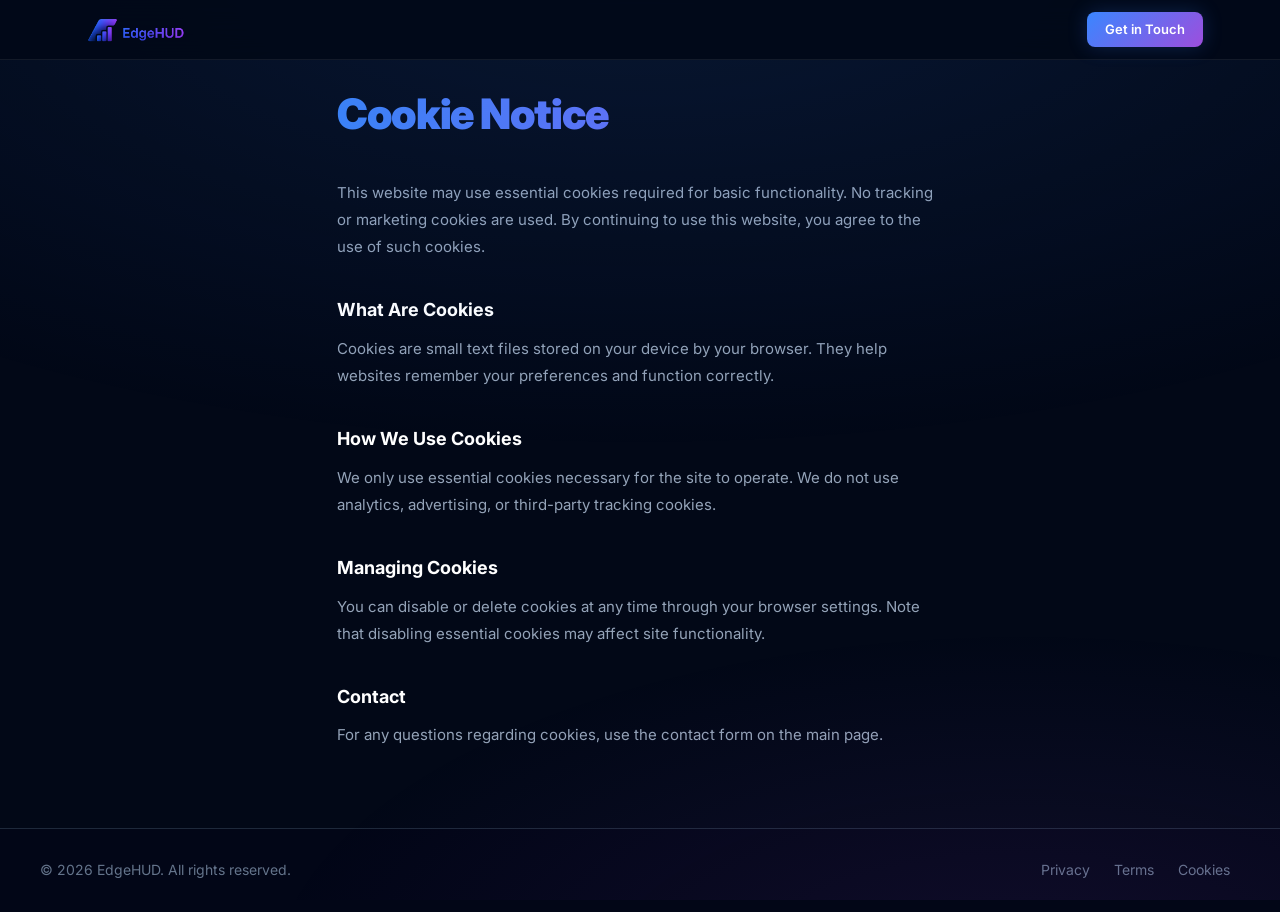
==== cookies.html @ 0640c4a0 "Add files via upload" ====
<!DOCTYPE html>
<html lang="en">
<head>
<meta charset="UTF-8">
<meta name="viewport" content="width=device-width, initial-scale=1.0">
<title>Cookie Notice - EdgeHUD</title>
<meta name="description" content="Cookie notice for EdgeHUD custom poker HUD design services.">
<meta name="robots" content="noindex, follow">
<link href="https://fonts.googleapis.com/css2?family=Inter:wght@300;400;500;600;700;800;900&display=swap" rel="stylesheet">
<link rel="stylesheet" href="shared.css">
<style>

.privacy-wrap {
  max-width: 760px;
  margin: 80px auto;
  padding: 0 6%;
}

.privacy-wrap h1 {
  font-size: clamp(28px, 4vw, 42px);
  font-weight: 900;
  letter-spacing: -0.03em;
  margin-bottom: 32px;
  background: linear-gradient(90deg, #3b82f6, #8b5cf6);
  -webkit-background-clip: text;
  -webkit-text-fill-color: transparent;
}

.privacy-wrap h2 {
  font-size: 18px;
  font-weight: 700;
  color: white;
  margin: 36px 0 10px;
}

.privacy-wrap p {
  color: #94a3b8;
  font-size: 15px;
  line-height: 1.8;
  margin: 0;
}

</style>
</head>
<body>

<nav>
  <a class="nav-brand" href="index.html">
    <img src="logo-full.png" alt="EdgeHUD">
  </a>
  <a class="nav-cta" href="index.html#contact">Get in Touch</a>
</nav>

<main class="privacy-wrap">

  <h1>Cookie Notice</h1>

  <p>
    This website may use essential cookies required for basic functionality.
    No tracking or marketing cookies are used.
    By continuing to use this website, you agree to the use of such cookies.
  </p>

  <h2>What Are Cookies</h2>
  <p>
    Cookies are small text files stored on your device by your browser. They help websites remember your preferences and function correctly.
  </p>

  <h2>How We Use Cookies</h2>
  <p>
    We only use essential cookies necessary for the site to operate. We do not use analytics, advertising, or third-party tracking cookies.
  </p>

  <h2>Managing Cookies</h2>
  <p>
    You can disable or delete cookies at any time through your browser settings. Note that disabling essential cookies may affect site functionality.
  </p>

  <h2>Contact</h2>
  <p>For any questions regarding cookies, use the contact form on the main page.</p>

</main>

<footer class="footer">
  <div class="footer-content">
    <div>© 2026 EdgeHUD. All rights reserved.</div>
    <div>
      <a href="privacy.html">Privacy</a>
      <a href="terms.html">Terms</a>
      <a href="cookies.html">Cookies</a>
    </div>
  </div>
</footer>

</body>
</html>
---- shared.css ----
*, *::before, *::after { margin: 0; padding: 0; box-sizing: border-box; }

:root {
  --blue: #3a86ff;
  --purple: #9d4edd;
  --bg: #020817;
  --surface: #0b1225;
  --border: rgba(255,255,255,0.07);
  --muted: #64748b;
  --grad: linear-gradient(135deg, #3a86ff, #9d4edd);
}

html { scroll-behavior: smooth; }

body {
  font-family: 'Inter', sans-serif;
  background: var(--bg);
  color: white;
  overflow-x: hidden;
  line-height: 1.6;
}

body::before {
  content: "";
  position: fixed;
  inset: 0;
  background:
    radial-gradient(ellipse 90% 55% at 50% -5%, rgba(58,134,255,0.12), transparent),
    radial-gradient(ellipse 60% 40% at 80% 110%, rgba(157,78,221,0.1), transparent);
  pointer-events: none;
  z-index: 0;
}

nav {
  position: fixed;
  top: 0; left: 0; right: 0;
  height: 60px;
  display: flex;
  align-items: center;
  justify-content: space-between;
  padding: 0 6%;
  background: rgba(2,8,23,0.88);
  border-bottom: 1px solid var(--border);
  backdrop-filter: blur(16px);
  z-index: 100;
}

.nav-brand {
  display: flex;
  align-items: center;
  text-decoration: none;
}

.nav-brand img {
  height: 38px;
  width: auto;
}

.nav-right { display: flex; align-items: center; gap: 12px; }

.nav-back {
  display: inline-flex;
  align-items: center;
  gap: 6px;
  font-size: 13px;
  font-weight: 500;
  color: var(--muted);
  text-decoration: none;
  padding: 6px 12px;
  border-radius: 8px;
  transition: .2s;
}

.nav-back:hover { color: white; background: rgba(255,255,255,0.06); }

.nav-cta {
  display: inline-block;
  padding: 7px 18px;
  border-radius: 8px;
  background: var(--grad);
  color: white;
  font-size: 13px;
  font-weight: 600;
  text-decoration: none;
  transition: .2s;
  box-shadow: 0 0 20px rgba(58,134,255,0.22);
}

.nav-cta:hover { opacity: 0.88; transform: translateY(-1px); }

.viewer {
  position: fixed;
  inset: 0;
  background: rgba(0,0,0,0.94);
  display: none;
  align-items: center;
  justify-content: center;
  z-index: 1000;
  backdrop-filter: blur(10px);
  cursor: zoom-out;
}

.viewer img {
  max-width: 94%;
  max-height: 94%;
  border-radius: 10px;
}

.footer {
  margin-top: 80px;
  padding: 30px 20px;
  border-top: 1px solid #1e293b;
  background: #020617;
}

.footer-content {
  max-width: 1200px;
  margin: auto;

  display: flex;
  justify-content: space-between;
  align-items: center;

  color: #64748b;
  font-size: 14px;
}

.footer a {
  color: #64748b;
  text-decoration: none;
  margin: 0 10px;
}

.footer a:hover {
  color: #3b82f6;
}

@media (max-width: 768px) {
  .footer-content {
    flex-direction: column;
    gap: 10px;
    text-align: center;
  }
  nav { padding: 0 4%; }
  .nav-brand img { height: 32px; }
  .nav-cta { padding: 7px 14px; font-size: 12px; }
  .nav-back { padding: 5px 10px; font-size: 12px; }
}

@media (max-width: 480px) {
  nav { padding: 0 4%; height: 54px; }
  .nav-brand img { height: 26px; }
  .nav-cta { padding: 6px 12px; font-size: 11px; }
  .cookie-banner {
    flex-direction: column;
    gap: 12px;
    text-align: center;
    padding: 16px 18px;
    bottom: 12px;
  }
  .cookie-banner button { width: 100%; }
}

/* === COOKIE BANNER === */
.cookie-banner {
  position: fixed;
  bottom: 24px;
  left: 50%;
  transform: translateX(-50%);
  display: flex;
  align-items: center;
  gap: 20px;
  background: #0f172a;
  border: 1px solid #1e293b;
  border-radius: 14px;
  padding: 16px 24px;
  max-width: 680px;
  width: calc(100% - 40px);
  box-shadow: 0 20px 60px rgba(0,0,0,0.6);
  z-index: 8000;
  animation: slideUp 0.4s ease;
}

.cookie-banner p {
  margin: 0;
  font-size: 13px;
  color: #94a3b8;
  line-height: 1.6;
  flex: 1;
}

.cookie-banner button {
  flex-shrink: 0;
  padding: 9px 20px;
  border-radius: 8px;
  border: none;
  background: linear-gradient(90deg, #3b82f6, #8b5cf6);
  color: white;
  font-size: 13px;
  font-weight: 600;
  font-family: 'Inter', sans-serif;
  cursor: pointer;
  transition: opacity .2s;
}

.cookie-banner button:hover { opacity: 0.85; }

@keyframes slideUp {
  from { opacity: 0; transform: translateX(-50%) translateY(20px); }
  to   { opacity: 1; transform: translateX(-50%) translateY(0); }
}

/* === POPUP PREVIEW FIX === */
.preview {
  display: flex;
  justify-content: center;
  align-items: center;
  padding: 30px;
  border-radius: 16px;
  border: 1px solid #1e293b;
  background: radial-gradient(circle, rgba(59,130,246,0.08), transparent);
  overflow: hidden;
}

.preview img {
  max-height: 720px;
  width: auto;
  height: auto;
  object-fit: contain;
  image-rendering: -webkit-optimize-contrast;
  image-rendering: crisp-edges;
  filter: contrast(1.06) saturate(1.05);
  border-radius: 10px;
  box-shadow: 0 0 40px rgba(0,0,0,0.6);
  transition: transform 0.25s ease;
}

.preview img:hover {
  transform: scale(1.05);
}
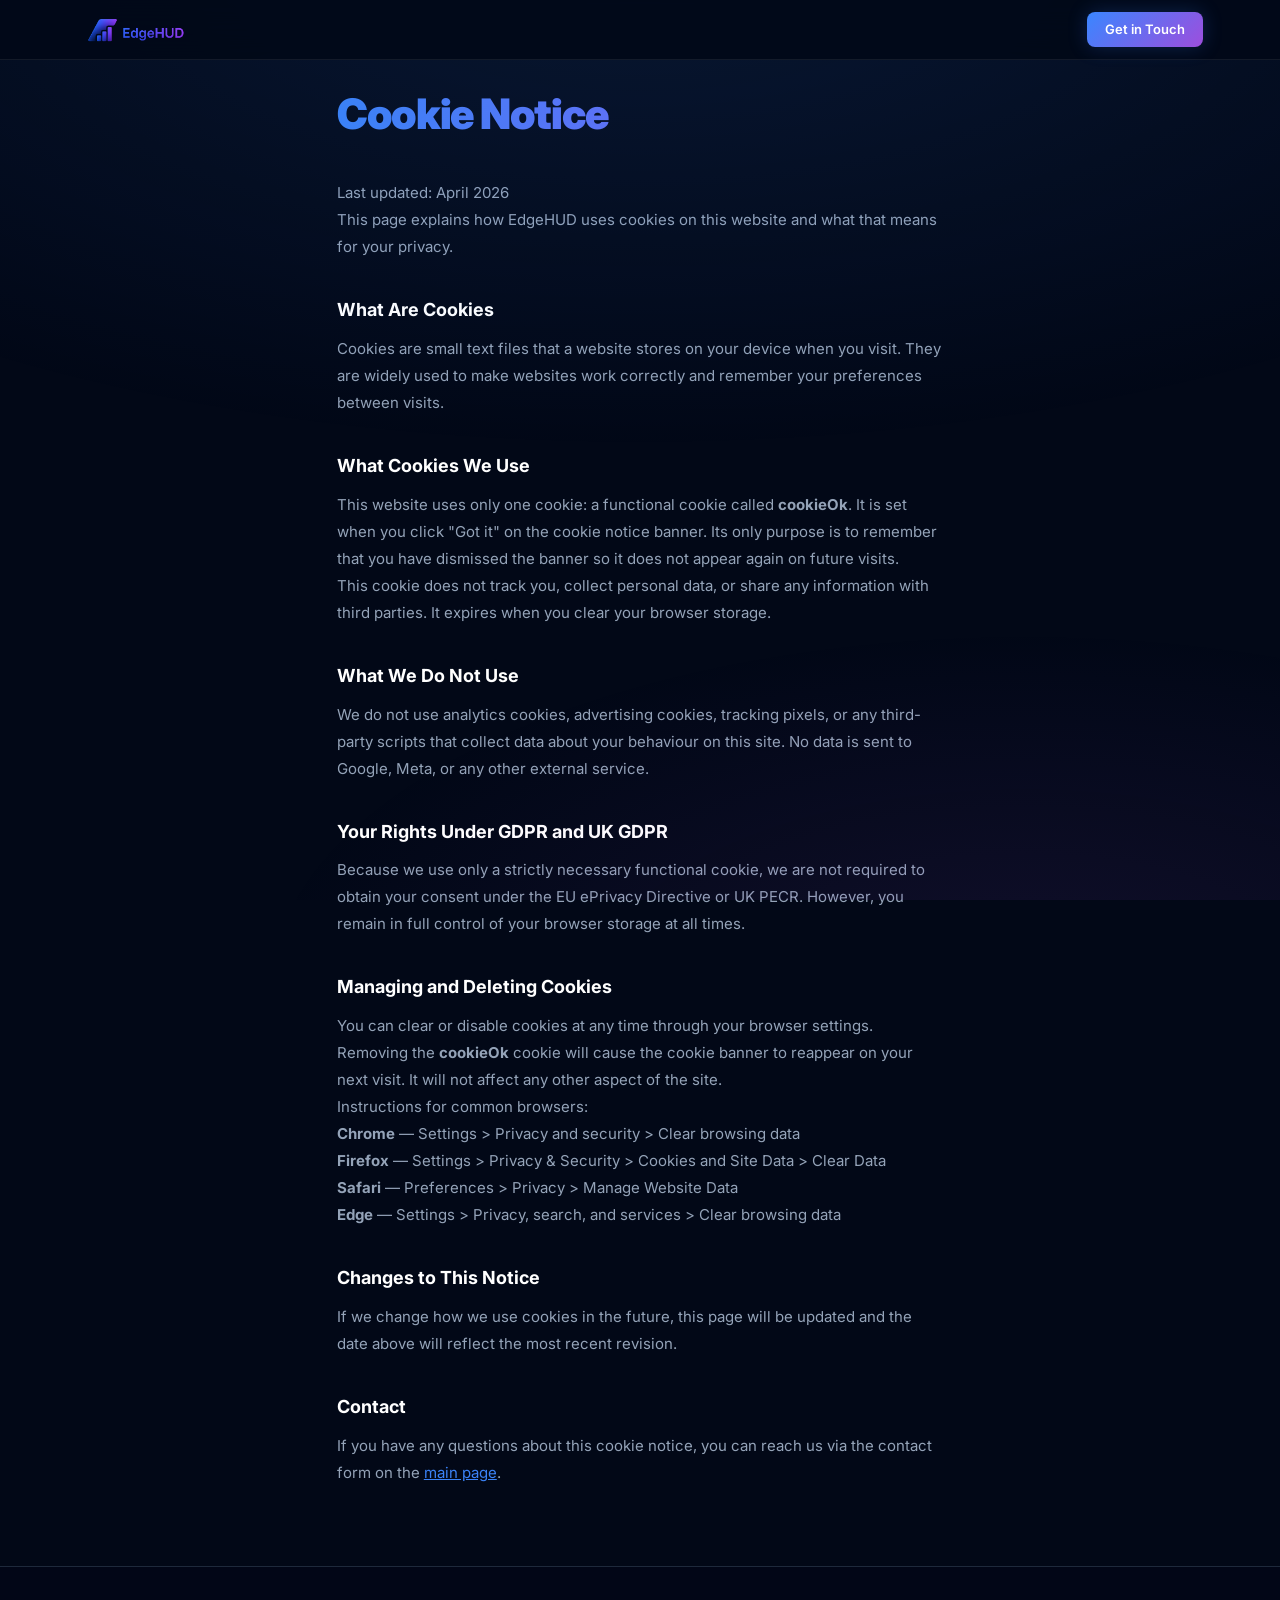
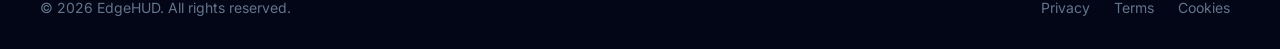
==== commit e4c77155: "Add files via upload" ====
--- a/cookies.html
+++ b/cookies.html
@@ -3,6 +3,7 @@
 <head>
 <meta charset="UTF-8">
 <meta name="viewport" content="width=device-width, initial-scale=1.0">
+<link rel="icon" type="image/png" href="logo-e-transparent.png">
 <title>Cookie Notice - EdgeHUD</title>
 <meta name="description" content="Cookie notice for EdgeHUD custom poker HUD design services.">
 <meta name="robots" content="noindex, follow">
@@ -55,29 +56,58 @@
 
   <h1>Cookie Notice</h1>
 
+  <p>Last updated: April 2026</p>
+
   <p>
-    This website may use essential cookies required for basic functionality.
-    No tracking or marketing cookies are used.
-    By continuing to use this website, you agree to the use of such cookies.
+    This page explains how EdgeHUD uses cookies on this website and what that means for your privacy.
   </p>
 
   <h2>What Are Cookies</h2>
   <p>
-    Cookies are small text files stored on your device by your browser. They help websites remember your preferences and function correctly.
+    Cookies are small text files that a website stores on your device when you visit. They are widely used to make websites work correctly and remember your preferences between visits.
   </p>
 
-  <h2>How We Use Cookies</h2>
+  <h2>What Cookies We Use</h2>
   <p>
-    We only use essential cookies necessary for the site to operate. We do not use analytics, advertising, or third-party tracking cookies.
+    This website uses only one cookie: a functional cookie called <strong>cookieOk</strong>. It is set when you click "Got it" on the cookie notice banner. Its only purpose is to remember that you have dismissed the banner so it does not appear again on future visits.
+  </p>
+  <p>
+    This cookie does not track you, collect personal data, or share any information with third parties. It expires when you clear your browser storage.
   </p>
 
-  <h2>Managing Cookies</h2>
+  <h2>What We Do Not Use</h2>
   <p>
-    You can disable or delete cookies at any time through your browser settings. Note that disabling essential cookies may affect site functionality.
+    We do not use analytics cookies, advertising cookies, tracking pixels, or any third-party scripts that collect data about your behaviour on this site. No data is sent to Google, Meta, or any other external service.
+  </p>
+
+  <h2>Your Rights Under GDPR and UK GDPR</h2>
+  <p>
+    Because we use only a strictly necessary functional cookie, we are not required to obtain your consent under the EU ePrivacy Directive or UK PECR. However, you remain in full control of your browser storage at all times.
+  </p>
+
+  <h2>Managing and Deleting Cookies</h2>
+  <p>
+    You can clear or disable cookies at any time through your browser settings. Removing the <strong>cookieOk</strong> cookie will cause the cookie banner to reappear on your next visit. It will not affect any other aspect of the site.
+  </p>
+  <p>
+    Instructions for common browsers:
+  </p>
+  <p>
+    <strong>Chrome</strong> — Settings &gt; Privacy and security &gt; Clear browsing data<br>
+    <strong>Firefox</strong> — Settings &gt; Privacy &amp; Security &gt; Cookies and Site Data &gt; Clear Data<br>
+    <strong>Safari</strong> — Preferences &gt; Privacy &gt; Manage Website Data<br>
+    <strong>Edge</strong> — Settings &gt; Privacy, search, and services &gt; Clear browsing data
+  </p>
+
+  <h2>Changes to This Notice</h2>
+  <p>
+    If we change how we use cookies in the future, this page will be updated and the date above will reflect the most recent revision.
   </p>
 
   <h2>Contact</h2>
-  <p>For any questions regarding cookies, use the contact form on the main page.</p>
+  <p>
+    If you have any questions about this cookie notice, you can reach us via the contact form on the <a href="index.html" style="color:#3b82f6;">main page</a>.
+  </p>
 
 </main>
 
